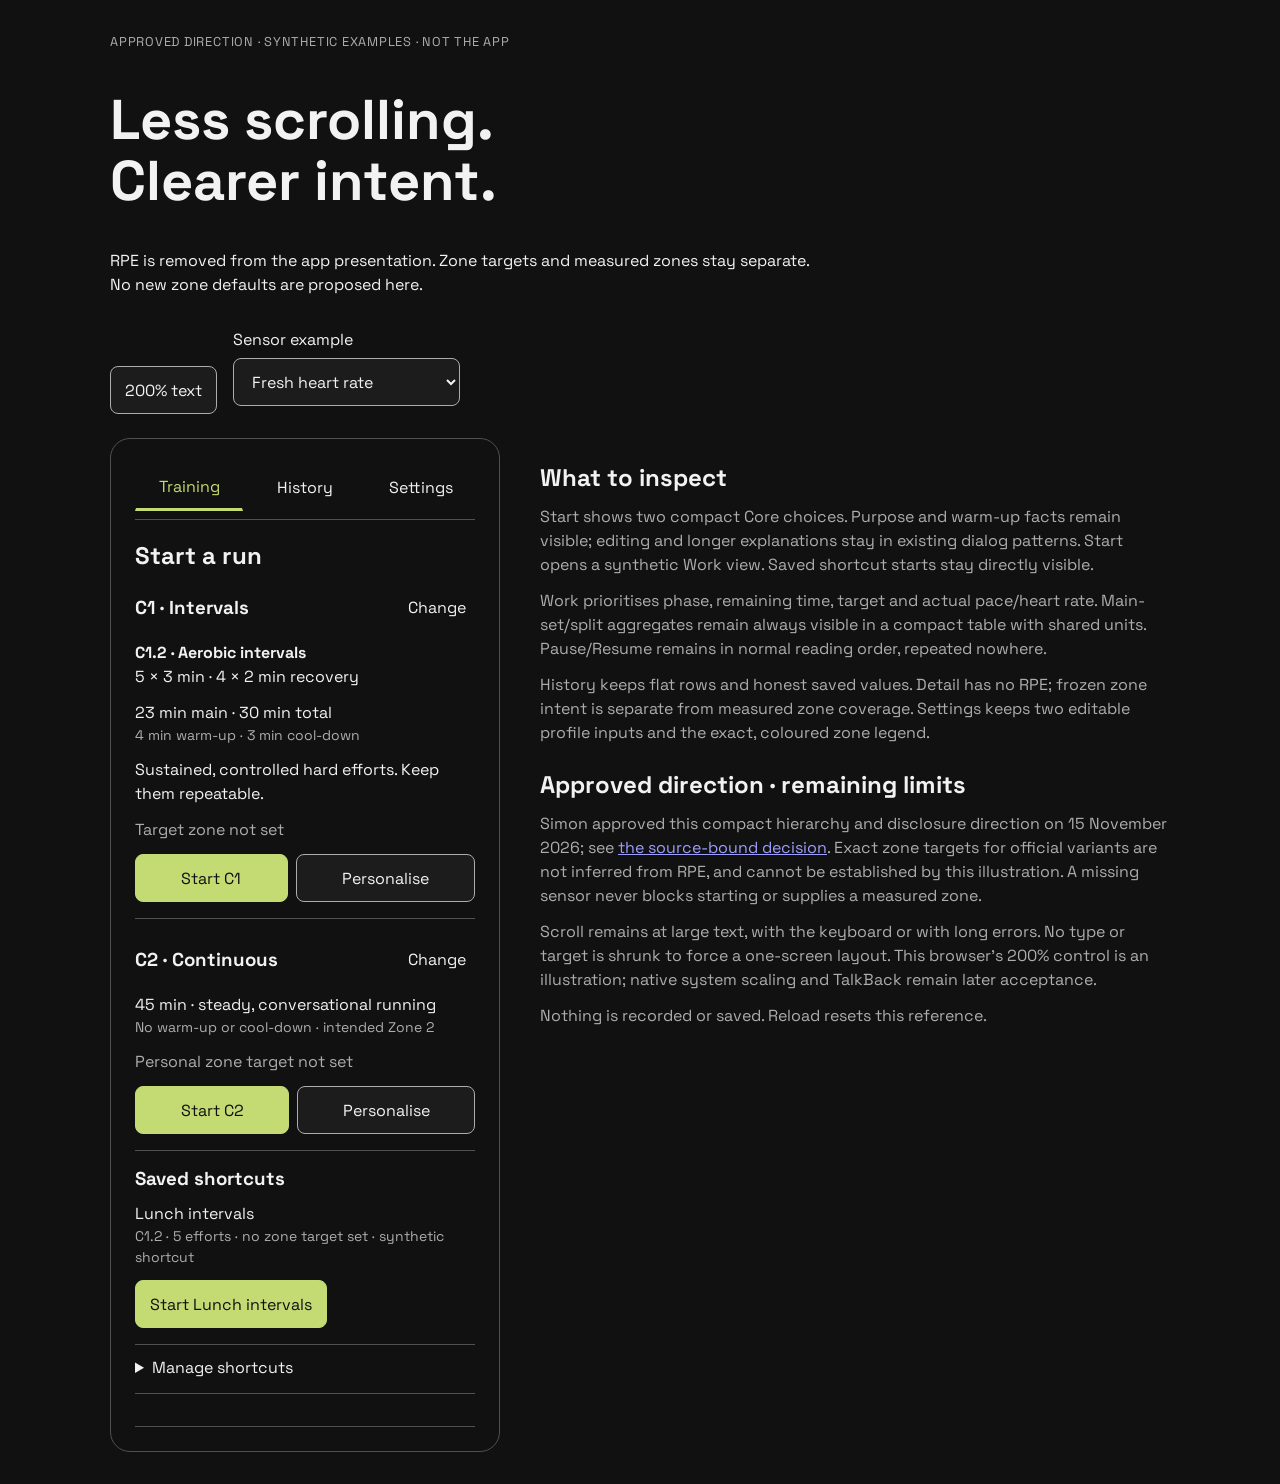
==== design/mockups/compact-zone-first/index.html @ 1c42172a "Version approved compact reference and RPE presentation boundary" ====
<!doctype html>
<html lang="en">
<head>
  <meta charset="utf-8">
  <meta name="viewport" content="width=device-width,initial-scale=1">
  <title>LOOP · Approved compact zone-first reference</title>
  <link rel="stylesheet" href="style.css">
  <script src="prototype.js" defer></script>
</head>
<body>
  <main class="review">
    <header><p class="eyebrow">APPROVED DIRECTION · SYNTHETIC EXAMPLES · NOT THE APP</p><h1>Less scrolling.<br>Clearer intent.</h1><p>RPE is removed from the app presentation. Zone targets and measured zones stay separate. No new zone defaults are proposed here.</p></header>
    <div class="review-controls" aria-label="Study controls"><button id="large">200% text</button><label>Sensor example<select id="sensor"><option value="fresh">Fresh heart rate</option><option value="missing">No sensor / unavailable</option><option value="outside">Known · below Zone 1</option></select></label></div>
    <div class="layout"><section class="phone" aria-label="Interactive compact layout reference"><div id="app"></div></section><aside><h2>What to inspect</h2><p>Start shows two compact Core choices. Purpose and warm-up facts remain visible; editing and longer explanations stay in existing dialog patterns. Start opens a synthetic Work view. Saved shortcut starts stay directly visible.</p><p>Work prioritises phase, remaining time, target and actual pace/heart rate. Main-set/split aggregates remain always visible in a compact table with shared units. Pause/Resume remains in normal reading order, repeated nowhere.</p><p>History keeps flat rows and honest saved values. Detail has no RPE; frozen zone intent is separate from measured zone coverage. Settings keeps two editable profile inputs and the exact, coloured zone legend.</p><h2>Approved direction · remaining limits</h2><p>Simon approved this compact hierarchy and disclosure direction on 15 November 2026; see <a href="../../decision.md#compact-zone-first-layout-approval--15-november-2026">the source-bound decision</a>. Exact zone targets for official variants are not inferred from RPE, and cannot be established by this illustration. A missing sensor never blocks starting or supplies a measured zone.</p><p>Scroll remains at large text, with the keyboard or with long errors. No type or target is shrunk to force a one-screen layout. This browser's 200% control is an illustration; native system scaling and TalkBack remain later acceptance.</p><p id="review-status" role="status">Nothing is recorded or saved. Reload resets this reference.</p></aside></div>
  </main>
  <dialog id="dialog" aria-labelledby="dialog-title"></dialog>
</body>
</html>
---- design/mockups/compact-zone-first/style.css ----
@font-face {
  font-family: "Space Grotesk";
  src: url("../../../src/LoopCx/wwwroot/fonts/space-grotesk.ttf") format("truetype");
  font-weight: 300 700;
}

:root {
  color-scheme: dark;
  font-family: "Space Grotesk", sans-serif;
  background: #111111;
  color: #f2f2f2;
  --accent: #c4da73;
  --muted: #adadad;
}

* { box-sizing: border-box; }
body { margin: 0; }
.review { max-width: 1100px; margin: auto; padding: 32px 20px; }
.review > header { max-width: 720px; }
h1 { font-size: clamp(2rem, 5vw, 3.5rem); line-height: 1.1; }
h2, h3, p { margin: 0 0 12px; overflow-wrap: anywhere; }
p, dt, dd { line-height: 1.5; }
.eyebrow { font-size: .8rem; color: var(--muted); letter-spacing: .06em; }
.review-controls { display: flex; flex-wrap: wrap; gap: 16px; margin: 24px 0; align-items: end; }
.layout { display: grid; grid-template-columns: 390px minmax(0, 1fr); gap: 40px; align-items: start; }
aside { color: var(--muted); }
aside h2 { color: #f2f2f2; margin-top: 24px; }
.phone { background: #111111; border: 1px solid #505050; border-radius: 20px; padding: 24px; min-height: 720px; overflow-wrap: anywhere; }
.phone.large { font-size: 200%; --scale: 2; }
button, select, input { font: inherit; color: inherit; min-width: 0; min-height: 48px; border: 1px solid #adadad; border-radius: 8px; background: #1c1c1c; padding: 10px 14px; }
button { cursor: pointer; }
button:active { background: #303030; }
button:focus-visible, select:focus-visible, input:focus-visible, summary:focus-visible { outline: 3px solid var(--accent); outline-offset: 3px; }
button.primary { background: var(--accent); color: #111111; border-color: var(--accent); }
button.quiet { background: transparent; border-color: transparent; padding-inline: 8px; }
.row-head, .actions, nav { display: flex; flex-wrap: wrap; gap: 8px; align-items: center; justify-content: space-between; }
.row-head h3 { margin: 0; }
nav { border-bottom: 1px solid #505050; margin-bottom: 20px; padding-bottom: 8px; }
nav button { flex: 1; padding-inline: 4px; }
nav [aria-current="page"] { border-bottom: 3px solid var(--accent); border-radius: 0; color: var(--accent); }
.card { padding: 16px 0; border-bottom: 1px solid #505050; }
.card:first-of-type { padding-top: 0; }
.muted, small { color: var(--muted); }
small { display: block; font-size: .875em; line-height: 1.5; }
.dose { margin-top: 10px; }
.actions { justify-content: flex-start; }
.actions button { flex: 1 1 auto; }
.target { border-left: 3px solid #505050; padding-left: 12px; margin: 12px 0; }
table { width: 100%; border-collapse: collapse; table-layout: fixed; margin-block: 16px; }
caption { text-align: left; margin-bottom: 8px; }
th, td { font-weight: 400; overflow-wrap: anywhere; text-align: right; padding: 8px 4px; border-bottom: 1px solid #505050; }
th:first-child { text-align: left; width: 44%; }
thead, tbody th { color: var(--muted); }
.clock { font-size: 3em; line-height: 1.15; margin: 8px 0; font-variant-numeric: tabular-nums; }
.clock small { font-size: calc(1rem * var(--scale, 1)); }
.live { display: grid; grid-template-columns: repeat(2, minmax(0, 1fr)); gap: 12px; margin: 16px 0; }
.live strong { font-size: 1.75em; display: block; font-weight: 400; }
.live small { font-size: .85em; }
details { margin: 16px 0; border-block: 1px solid #505050; }
summary { min-height: 48px; padding: 12px 0; cursor: pointer; }
dl { margin: 0; }
dl > div { display: flex; flex-wrap: wrap; justify-content: space-between; gap: 8px 16px; padding: 10px 0; border-bottom: 1px solid #505050; }
dd { margin: 0; }
.list-row { border: 0; border-radius: 0; border-bottom: 1px solid #505050; background: transparent; width: 100%; text-align: left; padding: 18px 0; display: grid; grid-template-columns: minmax(0, 1fr) 24px; gap: 8px; }
.list-row .value { grid-column: 1; }
.list-row .chevron { grid-column: 2; grid-row: 1; text-align: right; }
.list-row:focus-visible { outline-offset: -3px; }
dialog { width: min(440px, calc(100% - 32px)); max-height: calc(100dvh - 48px); overflow: auto; padding: 24px; border: 1px solid #505050; border-radius: 16px; background: #1c1c1c; color: #f2f2f2; }
dialog.large { font-size: 200%; }
dialog::backdrop { background: #000b; }
label { display: grid; gap: 8px; margin-block: 8px; }
.zones { display: flex; height: 16px; margin: 20px 0; }
.zones span { min-width: 0; }
.swatch { display: inline-block; width: 12px; height: 12px; margin-right: 8px; border-radius: 2px; }
@media (max-width: 760px) {
  .review { padding: 20px 12px; }
  .layout { grid-template-columns: minmax(0, 1fr); gap: 20px; }
  .phone { width: min(100%, 390px); justify-self: center; padding: 20px; }
}
@media (prefers-reduced-motion: reduce) {
  *, *::before, *::after { animation: none !important; transition: none !important; scroll-behavior: auto !important; }
}
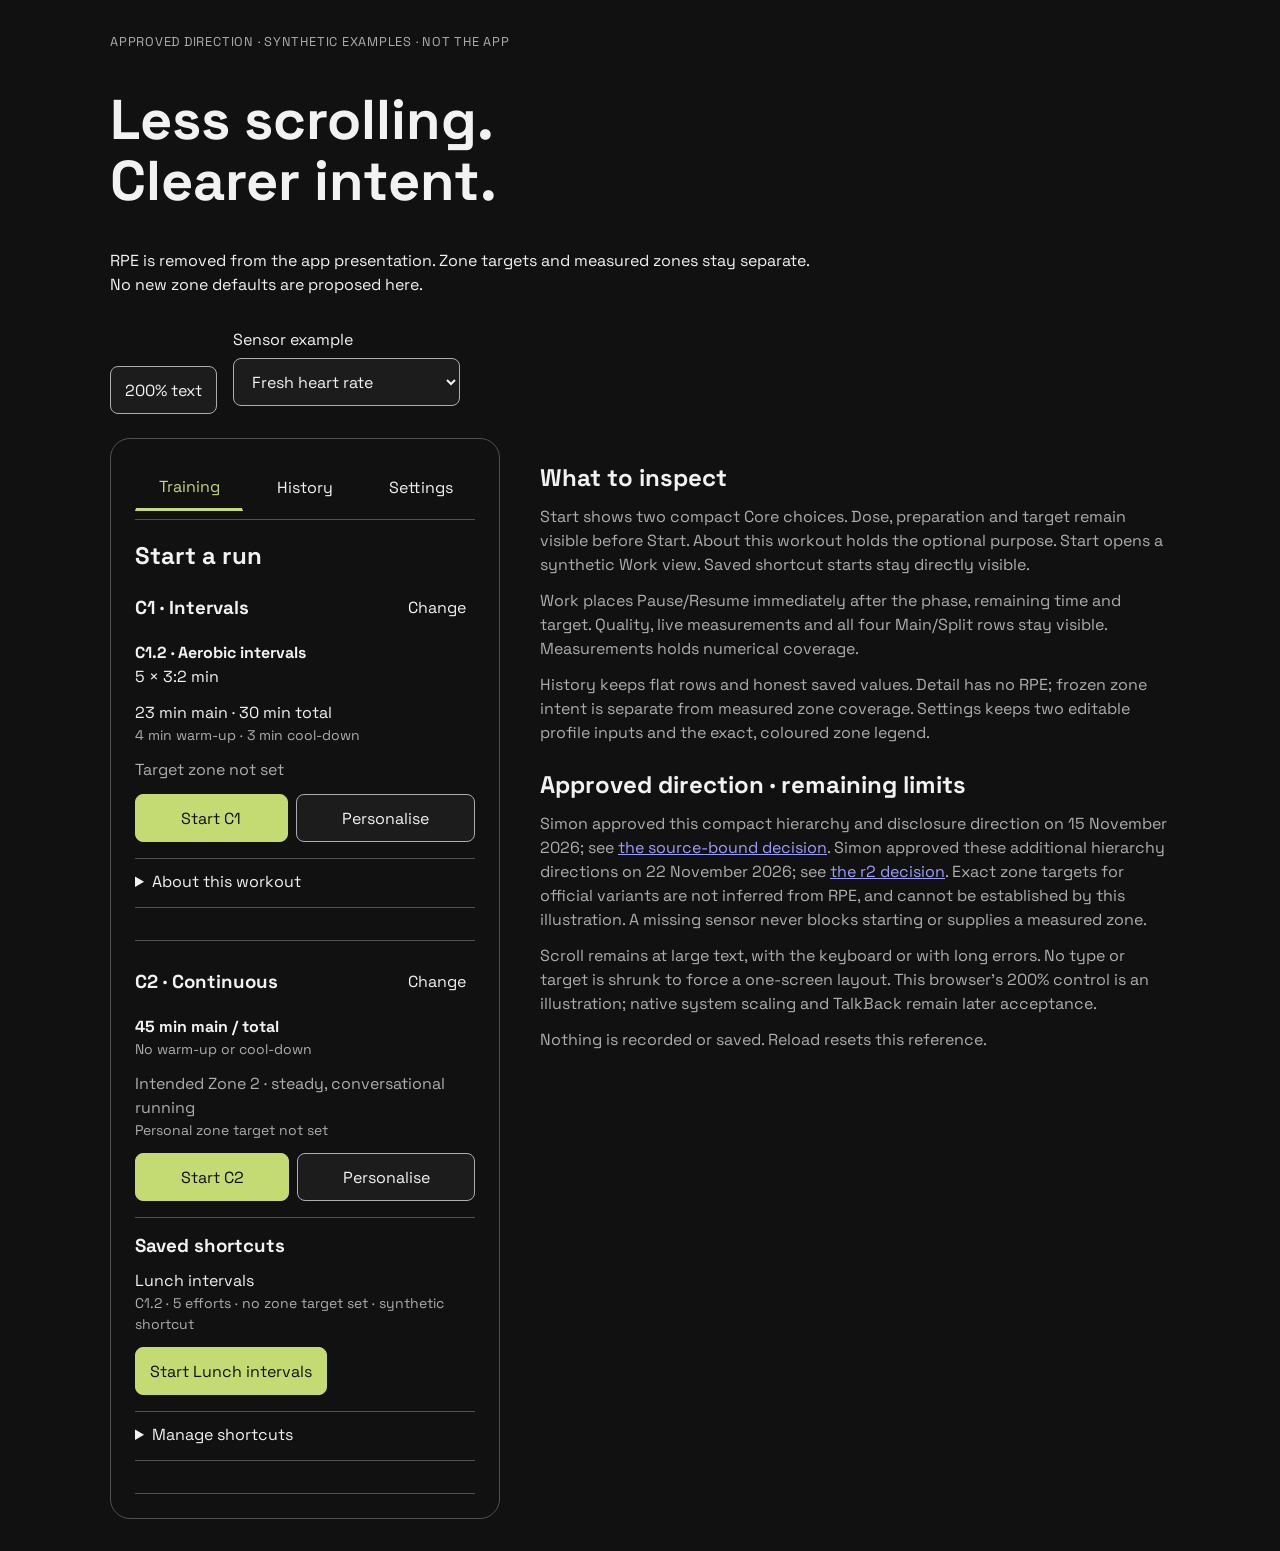
==== commit ba53c9cd: "Refine the Core workout layout" ====
--- a/design/mockups/compact-zone-first/index.html
+++ b/design/mockups/compact-zone-first/index.html
@@ -11,7 +11,7 @@
   <main class="review">
     <header><p class="eyebrow">APPROVED DIRECTION · SYNTHETIC EXAMPLES · NOT THE APP</p><h1>Less scrolling.<br>Clearer intent.</h1><p>RPE is removed from the app presentation. Zone targets and measured zones stay separate. No new zone defaults are proposed here.</p></header>
     <div class="review-controls" aria-label="Study controls"><button id="large">200% text</button><label>Sensor example<select id="sensor"><option value="fresh">Fresh heart rate</option><option value="missing">No sensor / unavailable</option><option value="outside">Known · below Zone 1</option></select></label></div>
-    <div class="layout"><section class="phone" aria-label="Interactive compact layout reference"><div id="app"></div></section><aside><h2>What to inspect</h2><p>Start shows two compact Core choices. Purpose and warm-up facts remain visible; editing and longer explanations stay in existing dialog patterns. Start opens a synthetic Work view. Saved shortcut starts stay directly visible.</p><p>Work prioritises phase, remaining time, target and actual pace/heart rate. Main-set/split aggregates remain always visible in a compact table with shared units. Pause/Resume remains in normal reading order, repeated nowhere.</p><p>History keeps flat rows and honest saved values. Detail has no RPE; frozen zone intent is separate from measured zone coverage. Settings keeps two editable profile inputs and the exact, coloured zone legend.</p><h2>Approved direction · remaining limits</h2><p>Simon approved this compact hierarchy and disclosure direction on 15 November 2026; see <a href="../../decision.md#compact-zone-first-layout-approval--15-november-2026">the source-bound decision</a>. Exact zone targets for official variants are not inferred from RPE, and cannot be established by this illustration. A missing sensor never blocks starting or supplies a measured zone.</p><p>Scroll remains at large text, with the keyboard or with long errors. No type or target is shrunk to force a one-screen layout. This browser's 200% control is an illustration; native system scaling and TalkBack remain later acceptance.</p><p id="review-status" role="status">Nothing is recorded or saved. Reload resets this reference.</p></aside></div>
+    <div class="layout"><section class="phone" aria-label="Interactive compact layout reference"><div id="app"></div></section><aside><h2>What to inspect</h2><p>Start shows two compact Core choices. Dose, preparation and target remain visible before Start. About this workout holds the optional purpose. Start opens a synthetic Work view. Saved shortcut starts stay directly visible.</p><p>Work places Pause/Resume immediately after the phase, remaining time and target. Quality, live measurements and all four Main/Split rows stay visible. Measurements holds numerical coverage.</p><p>History keeps flat rows and honest saved values. Detail has no RPE; frozen zone intent is separate from measured zone coverage. Settings keeps two editable profile inputs and the exact, coloured zone legend.</p><h2>Approved direction · remaining limits</h2><p>Simon approved this compact hierarchy and disclosure direction on 15 November 2026; see <a href="../../decision.md#compact-zone-first-layout-approval--15-november-2026">the source-bound decision</a>. Simon approved these additional hierarchy directions on 22 November 2026; see <a href="../../decision.md#core-layout-r2-approval">the r2 decision</a>. Exact zone targets for official variants are not inferred from RPE, and cannot be established by this illustration. A missing sensor never blocks starting or supplies a measured zone.</p><p>Scroll remains at large text, with the keyboard or with long errors. No type or target is shrunk to force a one-screen layout. This browser's 200% control is an illustration; native system scaling and TalkBack remain later acceptance.</p><p id="review-status" role="status">Nothing is recorded or saved. Reload resets this reference.</p></aside></div>
   </main>
   <dialog id="dialog" aria-labelledby="dialog-title"></dialog>
 </body>
